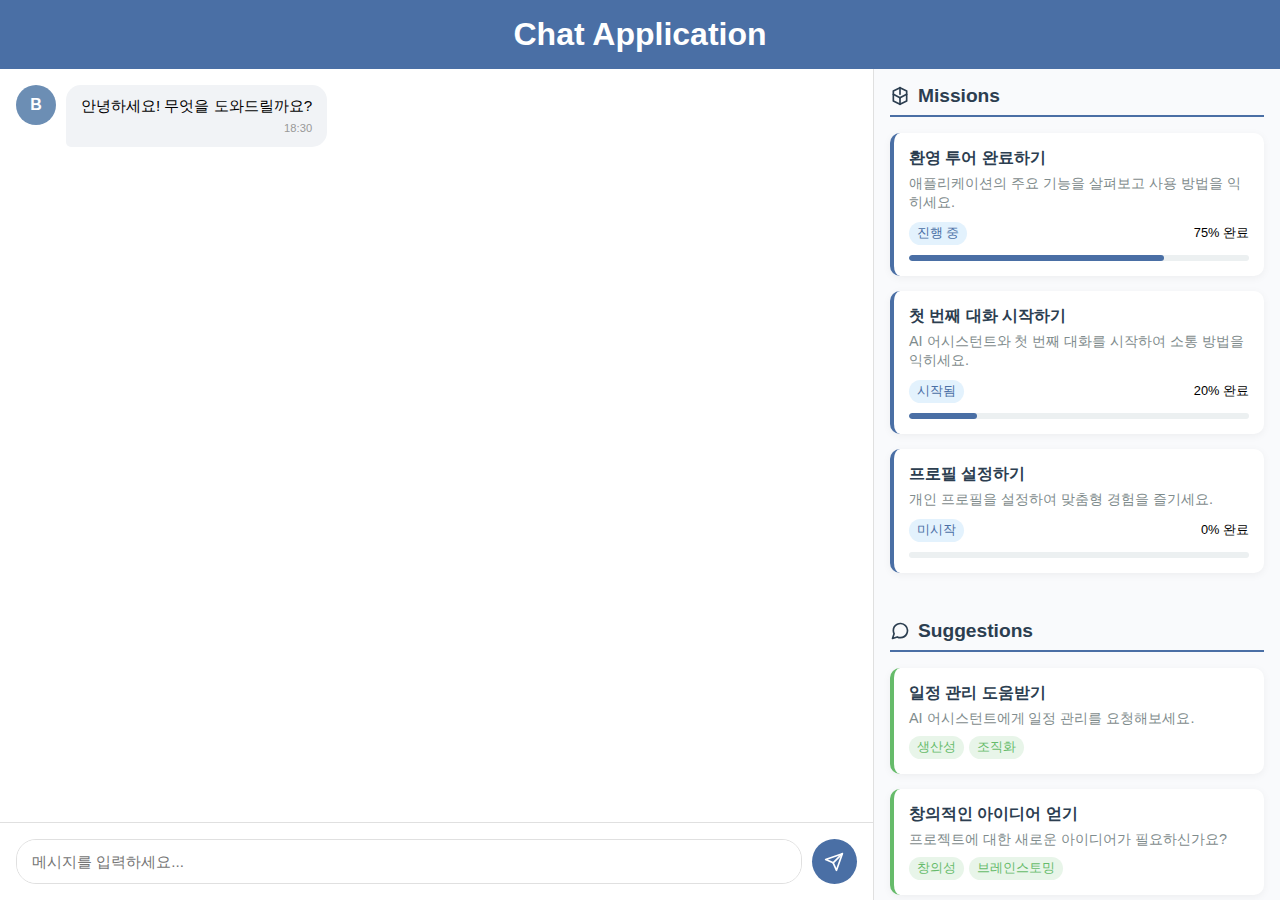
==== server/src/server/static/index.html @ 1137715c "feat: add web ui" ====
<!DOCTYPE html>
<html lang="ko">

<head>
    <meta charset="UTF-8">
    <meta name="viewport" content="width=device-width, initial-scale=1.0">
    <title>채팅 애플리케이션</title>
    <style>
        * {
            margin: 0;
            padding: 0;
            box-sizing: border-box;
            font-family: 'Segoe UI', Tahoma, Geneva, Verdana, sans-serif;
        }

        body {
            height: 100vh;
            background-color: #f5f7fb;
            display: flex;
            flex-direction: column;
        }

        .header {
            background-color: #4a6fa5;
            color: white;
            padding: 1rem;
            text-align: center;
            box-shadow: 0 2px 5px rgba(0, 0, 0, 0.1);
        }

        .main-container {
            display: flex;
            flex: 1;
            overflow: hidden;
        }

        .chat-container {
            flex: 7;
            display: flex;
            flex-direction: column;
            border-right: 1px solid #e0e0e0;
            background-color: white;
        }

        .right-panel {
            flex: 3;
            display: flex;
            flex-direction: column;
            background-color: #f9fafc;
            padding: 1rem;
            overflow-y: auto;
        }

        .chat-messages {
            flex: 1;
            padding: 1rem;
            overflow-y: auto;
            display: flex;
            flex-direction: column;
            gap: 1rem;
        }

        .message {
            display: flex;
            margin-bottom: 1rem;
            animation: fadeIn 0.3s ease-in;
        }

        @keyframes fadeIn {
            from {
                opacity: 0;
                transform: translateY(10px);
            }

            to {
                opacity: 1;
                transform: translateY(0);
            }
        }

        .avatar {
            width: 40px;
            height: 40px;
            border-radius: 50%;
            margin-right: 10px;
            display: flex;
            align-items: center;
            justify-content: center;
            color: white;
            font-weight: bold;
        }

        .user-avatar {
            background-color: #4a6fa5;
        }

        .bot-avatar {
            background-color: #6c8eb4;
        }

        .message-content {
            max-width: 70%;
            padding: 10px 15px;
            border-radius: 15px;
            font-size: 0.95rem;
            line-height: 1.4;
        }

        .user-message {
            margin-left: auto;
            flex-direction: row-reverse;
        }

        .user-message .message-content {
            background-color: #4a6fa5;
            color: white;
            border-bottom-right-radius: 5px;
        }

        .bot-message .message-content {
            background-color: #f1f3f6;
            border-bottom-left-radius: 5px;
        }

        .time-stamp {
            font-size: 0.7rem;
            color: #999;
            margin-top: 5px;
            text-align: right;
        }

        .chat-input-container {
            display: flex;
            padding: 1rem;
            border-top: 1px solid #e0e0e0;
            background-color: white;
        }

        .chat-input {
            flex: 1;
            padding: 12px 15px;
            border: 1px solid #e0e0e0;
            border-radius: 20px;
            font-size: 0.95rem;
            resize: none;
            outline: none;
            max-height: 120px;
            min-height: 45px;
        }

        .send-button {
            width: 45px;
            height: 45px;
            border-radius: 50%;
            background-color: #4a6fa5;
            color: white;
            border: none;
            margin-left: 10px;
            cursor: pointer;
            display: flex;
            align-items: center;
            justify-content: center;
            transition: background-color 0.2s;
        }

        .send-button:hover {
            background-color: #3a5a8a;
        }

        .send-icon {
            width: 20px;
            height: 20px;
        }

        .panel-section {
            margin-bottom: 2rem;
        }

        .panel-title {
            font-size: 1.2rem;
            font-weight: 600;
            color: #2c3e50;
            margin-bottom: 1rem;
            padding-bottom: 0.5rem;
            border-bottom: 2px solid #4a6fa5;
            display: flex;
            align-items: center;
        }

        .panel-title svg {
            margin-right: 8px;
        }

        .mission-card,
        .suggestion-card {
            background-color: white;
            border-radius: 10px;
            padding: 15px;
            margin-bottom: 15px;
            box-shadow: 0 2px 8px rgba(0, 0, 0, 0.05);
            transition: transform 0.2s, box-shadow 0.2s;
            cursor: pointer;
        }

        .mission-card:hover,
        .suggestion-card:hover {
            transform: translateY(-3px);
            box-shadow: 0 5px 12px rgba(0, 0, 0, 0.1);
        }

        .mission-card {
            border-left: 4px solid #4a6fa5;
        }

        .suggestion-card {
            border-left: 4px solid #66bb6a;
        }

        .mission-title,
        .suggestion-title {
            font-weight: 600;
            margin-bottom: 5px;
            color: #2c3e50;
        }

        .mission-desc,
        .suggestion-desc {
            font-size: 0.9rem;
            color: #7f8c8d;
        }

        .mission-status {
            display: flex;
            justify-content: space-between;
            align-items: center;
            margin-top: 10px;
            font-size: 0.8rem;
        }

        .status-indicator {
            padding: 3px 8px;
            border-radius: 12px;
            background-color: #e3f2fd;
            color: #4a6fa5;
            font-weight: 500;
        }

        .mission-progress {
            height: 6px;
            background-color: #ecf0f1;
            border-radius: 3px;
            margin-top: 10px;
            overflow: hidden;
        }

        .progress-bar {
            height: 100%;
            background-color: #4a6fa5;
            border-radius: 3px;
        }

        .tag {
            padding: 3px 8px;
            border-radius: 12px;
            background-color: #e8f5e9;
            color: #66bb6a;
            font-size: 0.8rem;
            font-weight: 500;
            display: inline-block;
            margin-top: 8px;
            margin-right: 5px;
        }

        .typing-indicator {
            display: flex;
            padding: 10px 15px;
            background-color: #f1f3f6;
            border-radius: 15px;
            border-bottom-left-radius: 5px;
            margin-bottom: 10px;
            width: fit-content;
        }

        .typing-indicator span {
            height: 8px;
            width: 8px;
            background-color: #7f8c8d;
            border-radius: 50%;
            display: inline-block;
            margin: 0 2px;
            animation: typing 1.3s infinite;
        }

        .typing-indicator span:nth-child(2) {
            animation-delay: 0.2s;
        }

        .typing-indicator span:nth-child(3) {
            animation-delay: 0.4s;
        }

        @keyframes typing {

            0%,
            100% {
                transform: translateY(0);
            }

            50% {
                transform: translateY(-5px);
            }
        }

        @media (max-width: 768px) {
            .main-container {
                flex-direction: column;
            }

            .chat-container,
            .right-panel {
                flex: none;
                width: 100%;
            }

            .chat-container {
                height: 60vh;
            }

            .right-panel {
                height: 40vh;
                border-top: 1px solid #e0e0e0;
                border-left: none;
            }
        }
    </style>
</head>

<body>
    <header class="header">
        <h1>Chat Application</h1>
    </header>

    <div class="main-container">
        <div class="chat-container">
            <div class="chat-messages" id="chatMessages">
                <!-- Messages will be added dynamically -->
            </div>

            <div class="chat-input-container">
                <textarea class="chat-input" id="messageInput" placeholder="메시지를 입력하세요..." rows="1"></textarea>
                <button class="send-button" id="sendButton">
                    <svg class="send-icon" viewBox="0 0 24 24" fill="none" stroke="currentColor" stroke-width="2"
                        stroke-linecap="round" stroke-linejoin="round">
                        <line x1="22" y1="2" x2="11" y2="13"></line>
                        <polygon points="22 2 15 22 11 13 2 9 22 2"></polygon>
                    </svg>
                </button>
            </div>
        </div>

        <div class="right-panel">
            <div class="panel-section missions-container">
                <div class="panel-title">
                    <svg width="20" height="20" viewBox="0 0 24 24" fill="none" stroke="currentColor" stroke-width="2"
                        stroke-linecap="round" stroke-linejoin="round">
                        <path d="M12 22l-8-4V6l8-4 8 4v12l-8 4z"></path>
                        <path d="M12 14v8"></path>
                        <path d="M20 10l-8 4"></path>
                        <path d="M4 10l8 4"></path>
                        <path d="M12 2v8"></path>
                    </svg>
                    Missions
                </div>
                <div class="missions-list" id="missionsList">
                    <!-- Missions will be added dynamically -->
                </div>
            </div>

            <div class="panel-section suggestions-container">
                <div class="panel-title">
                    <svg width="20" height="20" viewBox="0 0 24 24" fill="none" stroke="currentColor" stroke-width="2"
                        stroke-linecap="round" stroke-linejoin="round">
                        <path
                            d="M21 11.5a8.38 8.38 0 0 1-.9 3.8 8.5 8.5 0 0 1-7.6 4.7 8.38 8.38 0 0 1-3.8-.9L3 21l1.9-5.7a8.38 8.38 0 0 1-.9-3.8 8.5 8.5 0 0 1 4.7-7.6 8.38 8.38 0 0 1 3.8-.9h.5a8.48 8.48 0 0 1 8 8v.5z">
                        </path>
                    </svg>
                    Suggestions
                </div>
                <div class="suggestions-list" id="suggestionsList">
                    <!-- Suggestions will be added dynamically -->
                </div>
            </div>
        </div>
    </div>

    <script>
        document.addEventListener('DOMContentLoaded', function () {
            // const sessionId = "TEST-" + Math.random().toString(36).substring(2, 15);
            const sessionId = "bob-5";

            // DOM Elements
            const chatMessages = document.getElementById('chatMessages');
            const messageInput = document.getElementById('messageInput');
            const sendButton = document.getElementById('sendButton');
            const missionsList = document.getElementById('missionsList');
            const suggestionsList = document.getElementById('suggestionsList');

            // Sample data for missions
            const missions = [
                {
                    id: 1,
                    title: "환영 투어 완료하기",
                    description: "애플리케이션의 주요 기능을 살펴보고 사용 방법을 익히세요.",
                    progress: 75,
                    status: "진행 중"
                },
                {
                    id: 2,
                    title: "첫 번째 대화 시작하기",
                    description: "AI 어시스턴트와 첫 번째 대화를 시작하여 소통 방법을 익히세요.",
                    progress: 20,
                    status: "시작됨"
                },
                {
                    id: 3,
                    title: "프로필 설정하기",
                    description: "개인 프로필을 설정하여 맞춤형 경험을 즐기세요.",
                    progress: 0,
                    status: "미시작"
                }
            ];

            // Sample data for suggestions
            const suggestions = [
                {
                    id: 1,
                    title: "일정 관리 도움받기",
                    description: "AI 어시스턴트에게 일정 관리를 요청해보세요.",
                    tags: ["생산성", "조직화"]
                },
                {
                    id: 2,
                    title: "창의적인 아이디어 얻기",
                    description: "프로젝트에 대한 새로운 아이디어가 필요하신가요?",
                    tags: ["창의성", "브레인스토밍"]
                },
                {
                    id: 3,
                    title: "언어 학습하기",
                    description: "새로운 언어를 배우는데 도움을 받아보세요.",
                    tags: ["교육", "언어"]
                }
            ];

            // Sample conversations
            const sampleConversations = [
                {
                    sender: 'bot',
                    content: '안녕하세요! 무엇을 도와드릴까요?',
                    time: getCurrentTime()
                }
            ];

            // Initialize chat and panels
            initializeChat();
            initializeMissions();
            initializeSuggestions();

            // Event listeners
            messageInput.addEventListener('keydown', function (e) {
                if (e.key === 'Enter' && !e.shiftKey) {
                    e.preventDefault();
                    sendMessage();
                }

                // Auto resize textarea
                setTimeout(() => {
                    this.style.height = 'auto';
                    this.style.height = (this.scrollHeight) + 'px';
                }, 0);
            });

            sendButton.addEventListener('click', sendMessage);

            // Initialize chat with sample messages
            function initializeChat() {
                sampleConversations.forEach(msg => {
                    addMessage(msg.sender, msg.content, msg.time);
                });
            }

            // Initialize missions panel
            function initializeMissions() {
                missions.forEach(mission => {
                    const missionCard = document.createElement('div');
                    missionCard.className = 'mission-card';
                    missionCard.innerHTML = `
                        <div class="mission-title">${mission.title}</div>
                        <div class="mission-desc">${mission.description}</div>
                        <div class="mission-status">
                            <span class="status-indicator">${mission.status}</span>
                            <span>${mission.progress}% 완료</span>
                        </div>
                        <div class="mission-progress">
                            <div class="progress-bar" style="width: ${mission.progress}%"></div>
                        </div>
                    `;
                    missionCard.addEventListener('click', () => {
                        messageInput.value = `${mission.title}에 대해 알려주세요.`;
                        messageInput.focus();
                    });
                    missionsList.appendChild(missionCard);
                });
            }

            // Initialize suggestions panel
            function initializeSuggestions() {
                suggestions.forEach(suggestion => {
                    const suggestionCard = document.createElement('div');
                    suggestionCard.className = 'suggestion-card';
                    suggestionCard.innerHTML = `
                        <div class="suggestion-title">${suggestion.title}</div>
                        <div class="suggestion-desc">${suggestion.description}</div>
                        <div>
                            ${suggestion.tags.map(tag => `<span class="tag">${tag}</span>`).join('')}
                        </div>
                    `;
                    suggestionCard.addEventListener('click', () => {
                        messageInput.value = suggestion.title;
                        messageInput.focus();
                    });
                    suggestionsList.appendChild(suggestionCard);
                });
            }

            // Send message function
            function sendMessage() {
                const message = messageInput.value.trim();
                if (message) {
                    // Add user message
                    const time = getCurrentTime();
                    addMessage('user', message, time);

                    // Clear input
                    messageInput.value = '';
                    messageInput.style.height = 'auto';

                    // Show typing indicator
                    showTypingIndicator();

                    // Send request to server with timeout
                    sendPlayerRequest(message, sessionId)
                        .then(response => {
                            hideTypingIndicator();
                            if (!response.content) {
                                throw new Error(response);
                            }
                            addMessage('bot', response.content, getCurrentTime());
                            // TTS 재생
                            playTTS(response.content);
                        })
                        .catch(error => {
                            hideTypingIndicator();
                            console.error('Error:', error);
                            addMessage('bot', '죄송합니다. 오류가 발생했습니다.', getCurrentTime());
                        });
                }
            }

            // Add message to chat
            function addMessage(sender, content, time) {
                const messageDiv = document.createElement('div');
                messageDiv.className = `message ${sender}-message`;

                const avatar = document.createElement('div');
                avatar.className = `avatar ${sender}-avatar`;
                avatar.textContent = sender === 'user' ? 'U' : 'B';

                const messageContent = document.createElement('div');
                messageContent.className = 'message-content';
                messageContent.textContent = content;

                const timeStamp = document.createElement('div');
                timeStamp.className = 'time-stamp';
                timeStamp.textContent = time;

                messageContent.appendChild(timeStamp);
                messageDiv.appendChild(avatar);
                messageDiv.appendChild(messageContent);

                chatMessages.appendChild(messageDiv);
                scrollToBottom();
            }

            // Show typing indicator
            function showTypingIndicator() {
                const typingDiv = document.createElement('div');
                typingDiv.id = 'typingIndicator';
                typingDiv.className = 'typing-indicator';
                typingDiv.innerHTML = '<span></span><span></span><span></span>';
                chatMessages.appendChild(typingDiv);
                scrollToBottom();
            }

            // Hide typing indicator
            function hideTypingIndicator() {
                const typingIndicator = document.getElementById('typingIndicator');
                if (typingIndicator) {
                    typingIndicator.remove();
                }
            }

            // Get current time
            function getCurrentTime() {
                const now = new Date();
                const hours = now.getHours().toString().padStart(2, '0');
                const minutes = now.getMinutes().toString().padStart(2, '0');
                return `${hours}:${minutes}`;
            }

            // Scroll chat to bottom
            function scrollToBottom() {
                chatMessages.scrollTop = chatMessages.scrollHeight;
            }

            // Get random bot response
            function getRandomResponse() {
                const responses = [
                    "어떻게 도와드릴까요?",
                    "더 필요한 정보가 있으신가요?",
                    "다른 질문이 있으시면 언제든지 물어보세요.",
                    "그 질문에 대한 답변을 찾고 있습니다.",
                    "좋은 질문이네요! 제가 도와드리겠습니다.",
                    "더 자세한 내용이 필요하시면 알려주세요."
                ];
                return responses[Math.floor(Math.random() * responses.length)];
            }

            // Send request to player with timeout
            async function sendPlayerRequest(message, sessionId) {
                const timeout = 20000; // 10초 타임아웃
                const controller = new AbortController();
                const id = setTimeout(() => controller.abort(), timeout);

                try {
                    const response = await fetch('/player', {
                        method: 'POST',
                        headers: {
                            'Content-Type': 'application/json',
                        },
                        body: JSON.stringify({
                            message: message,
                            session_id: sessionId
                        }),
                        signal: controller.signal
                    });

                    if (!response.ok) {
                        throw new Error(`HTTP error! status: ${response.status}`);
                    }

                    const data = await response.json();
                    return data.response;
                } finally {
                    clearTimeout(id);
                }
            }

            // AI 메세지 음성 출력
            function playTTS(text) {
                // Fetch API를 사용하여 백엔드 TTS 엔드포인트 호출
                fetch(`/tts?text=${encodeURIComponent(text)}`)
                    .then(response => {
                        if (!response.ok) {
                            throw new Error("음성 변환 요청 실패");
                        }
                        return response.blob();  // 오디오 데이터를 Blob 형태로 받음
                    })
                    .then(blob => {
                        // Blob 데이터를 사용하여 오디오 URL 생성
                        const audioUrl = URL.createObjectURL(blob);
                        const audio = new Audio(audioUrl);
                        audio.play();  // 오디오 재생
                    })
                    .catch(error => {
                        console.error("오류 발생:", error);
                    });
            }
        });
    </script>
</body>

</html>
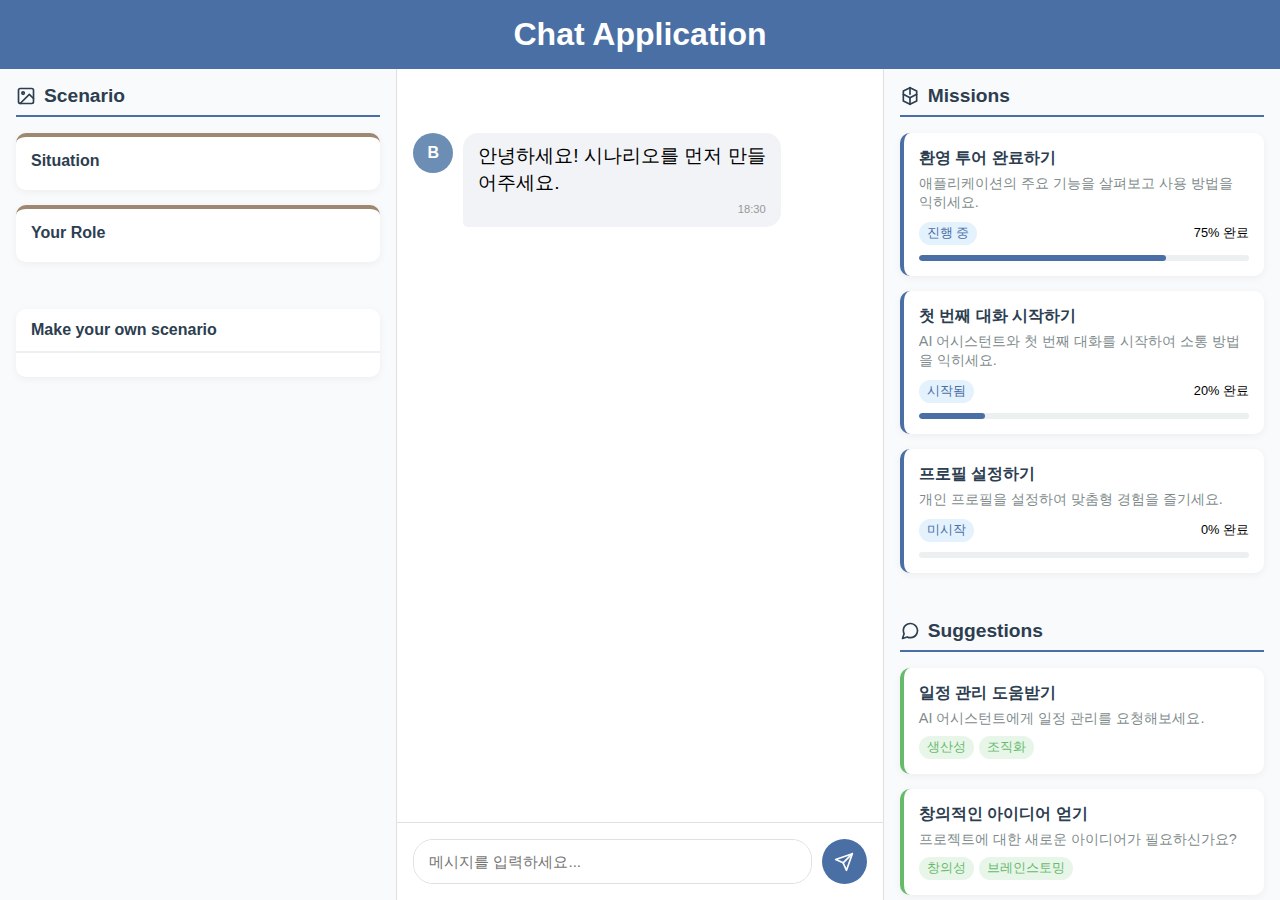
==== commit 2988e363: "feat: modify ui layouts" ====
--- a/server/src/server/static/index.html
+++ b/server/src/server/static/index.html
@@ -6,6 +6,7 @@
     <meta name="viewport" content="width=device-width, initial-scale=1.0">
     <title>채팅 애플리케이션</title>
     <style>
+        /* 기본 스타일 리셋 및 전역 설정 */
         * {
             margin: 0;
             padding: 0;
@@ -20,6 +21,7 @@
             flex-direction: column;
         }
 
+        /* 헤더 스타일 */
         .header {
             background-color: #4a6fa5;
             color: white;
@@ -28,38 +30,56 @@
             box-shadow: 0 2px 5px rgba(0, 0, 0, 0.1);
         }
 
+        /* 메인 컨테이너 레이아웃 */
         .main-container {
             display: flex;
             flex: 1;
             overflow: hidden;
         }
 
+        /* 좌측 채팅 컨테이너 */
         .chat-container {
-            flex: 7;
+            flex: 4;
             display: flex;
             flex-direction: column;
             border-right: 1px solid #e0e0e0;
             background-color: white;
         }
 
-        .right-panel {
+        /* 중앙 이미지 컨테이너 */
+        .scenario-container {
             flex: 3;
             display: flex;
             flex-direction: column;
             background-color: #f9fafc;
             padding: 1rem;
             overflow-y: auto;
-        }
-
+            border-right: 1px solid #e0e0e0;
+        }
+
+        /* 우측 패널 */
+        .right-panel {
+            flex: 3;
+            display: flex;
+            flex-direction: column;
+            background-color: #f9fafc;
+            padding: 1rem;
+            overflow-y: auto;
+        }
+
+        /* 채팅 메시지 영역 */
         .chat-messages {
             flex: 1;
             padding: 1rem;
+            padding-top: 4rem;
+            padding-bottom: 4rem;
             overflow-y: auto;
             display: flex;
             flex-direction: column;
             gap: 1rem;
         }
 
+        /* 메시지 스타일 */
         .message {
             display: flex;
             margin-bottom: 1rem;
@@ -78,6 +98,7 @@
             }
         }
 
+        /* 아바타 스타일 */
         .avatar {
             width: 40px;
             height: 40px;
@@ -98,11 +119,12 @@
             background-color: #6c8eb4;
         }
 
+        /* 메시지 내용 스타일 */
         .message-content {
             max-width: 70%;
             padding: 10px 15px;
             border-radius: 15px;
-            font-size: 0.95rem;
+            font-size: 1.2rem;
             line-height: 1.4;
         }
 
@@ -129,6 +151,7 @@
             text-align: right;
         }
 
+        /* 채팅 입력 영역 */
         .chat-input-container {
             display: flex;
             padding: 1rem;
@@ -172,6 +195,7 @@
             height: 20px;
         }
 
+        /* 패널 섹션 공통 스타일 */
         .panel-section {
             margin-bottom: 2rem;
         }
@@ -191,6 +215,8 @@
             margin-right: 8px;
         }
 
+        /* 미션 및 제안 카드 스타일 */
+        .scenario-card,
         .mission-card,
         .suggestion-card {
             background-color: white;
@@ -202,12 +228,17 @@
             cursor: pointer;
         }
 
+        .scenario-card:hover,
         .mission-card:hover,
         .suggestion-card:hover {
             transform: translateY(-3px);
             box-shadow: 0 5px 12px rgba(0, 0, 0, 0.1);
         }
 
+        .scenario-card {
+            border-top: 4px solid #9f8872;
+        }
+
         .mission-card {
             border-left: 4px solid #4a6fa5;
         }
@@ -216,6 +247,8 @@
             border-left: 4px solid #66bb6a;
         }
 
+
+        .scenario-title,
         .mission-title,
         .suggestion-title {
             font-weight: 600;
@@ -223,12 +256,14 @@
             color: #2c3e50;
         }
 
+        .scenario-desc,
         .mission-desc,
         .suggestion-desc {
             font-size: 0.9rem;
             color: #7f8c8d;
         }
 
+        /* 미션 상태 및 진행률 스타일 */
         .mission-status {
             display: flex;
             justify-content: space-between;
@@ -259,6 +294,7 @@
             border-radius: 3px;
         }
 
+        /* 태그 스타일 */
         .tag {
             padding: 3px 8px;
             border-radius: 12px;
@@ -271,6 +307,7 @@
             margin-right: 5px;
         }
 
+        /* 타이핑 표시기 스타일 */
         .typing-indicator {
             display: flex;
             padding: 10px 15px;
@@ -311,25 +348,182 @@
             }
         }
 
+        /* 이미지 컨테이너 스타일 */
+        .image-content {
+            display: flex;
+            flex-direction: column;
+            gap: 15px;
+            padding-bottom: 2rem;
+            padding-top: 2rem;
+        }
+
+        .image-placeholder {
+            display: flex;
+            flex-direction: column;
+            align-items: center;
+            justify-content: center;
+            text-align: center;
+            height: 100%;
+            color: #95a5a6;
+            padding: 2rem;
+        }
+
+        .image-card {
+            background-color: white;
+            border-radius: 10px;
+            overflow: hidden;
+            box-shadow: 0 2px 8px rgba(0, 0, 0, 0.05);
+            transition: transform 0.2s, box-shadow 0.2s;
+            cursor: pointer;
+        }
+
+        .image-card:hover {
+            transform: translateY(-3px);
+            box-shadow: 0 4px 12px rgba(0, 0, 0, 0.1);
+        }
+
+        .image-title {
+            font-weight: 600;
+            padding: 12px 15px;
+            color: #2c3e50;
+            border-bottom: 1px solid #ecf0f1;
+        }
+
+        .image-wrapper {
+            width: 100%;
+            display: flex;
+            justify-content: center;
+            background-color: #f9f9f9;
+        }
+
+        .image-wrapper img {
+            max-width: 90%;
+            max-height: 90%;
+            object-fit: contain;
+        }
+
+        .image-desc {
+            padding: 12px 15px;
+            font-size: 0.9rem;
+            color: #7f8c8d;
+            border-top: 1px solid #ecf0f1;
+        }
+
+        /* 전체화면 이미지 오버레이 */
+        .fullscreen-overlay {
+            position: fixed;
+            top: 0;
+            left: 0;
+            width: 100%;
+            height: 100%;
+            background-color: rgba(0, 0, 0, 0.8);
+            display: flex;
+            align-items: center;
+            justify-content: center;
+            z-index: 1000;
+        }
+
+        .fullscreen-content {
+            max-width: 90%;
+            max-height: 90%;
+            background-color: white;
+            border-radius: 10px;
+            overflow: hidden;
+            display: flex;
+            flex-direction: column;
+        }
+
+        .fullscreen-header {
+            display: flex;
+            justify-content: space-between;
+            align-items: center;
+            padding: 15px;
+            border-bottom: 1px solid #ecf0f1;
+        }
+
+        .fullscreen-title {
+            font-weight: 600;
+            color: #2c3e50;
+        }
+
+        .close-button {
+            background: none;
+            border: none;
+            font-size: 1.5rem;
+            cursor: pointer;
+            color: #7f8c8d;
+        }
+
+        .fullscreen-body {
+            overflow: auto;
+            display: flex;
+            justify-content: center;
+            align-items: center;
+            background-color: #f9f9f9;
+            padding: 20px;
+        }
+
+        .fullscreen-body img {
+            max-width: 100%;
+            max-height: 70vh;
+            object-fit: contain;
+        }
+
+        .fullscreen-footer {
+            padding: 15px;
+            color: #7f8c8d;
+            border-top: 1px solid #ecf0f1;
+        }
+
+        /* 반응형 스타일 */
+        @media (max-width: 1200px) {
+            .main-container {
+                flex-direction: column;
+            }
+
+            .chat-container {
+                flex: none;
+                height: 50vh;
+            }
+
+            .scenario-container,
+            .right-panel {
+                flex: none;
+                height: 25vh;
+                border-top: 1px solid #e0e0e0;
+                border-left: none;
+            }
+
+            .scenario-container {
+                border-right: none;
+            }
+        }
+
         @media (max-width: 768px) {
             .main-container {
                 flex-direction: column;
             }
 
             .chat-container,
+            .scenario-container,
             .right-panel {
                 flex: none;
                 width: 100%;
             }
 
             .chat-container {
-                height: 60vh;
+                height: 50vh;
+            }
+
+            .scenario-container {
+                height: 25vh;
+                border-top: 1px solid #e0e0e0;
+                border-right: none;
             }
 
             .right-panel {
-                height: 40vh;
+                height: 25vh;
                 border-top: 1px solid #e0e0e0;
-                border-left: none;
             }
         }
     </style>
@@ -341,6 +535,29 @@
     </header>
 
     <div class="main-container">
+        <!-- 새로 추가된 중앙 이미지 컨테이너 -->
+        <div class="scenario-container" id="scenarioContainer">
+            <div class="panel-title">
+                <svg width="20" height="20" viewBox="0 0 24 24" fill="none" stroke="currentColor" stroke-width="2"
+                    stroke-linecap="round" stroke-linejoin="round">
+                    <rect x="3" y="3" width="18" height="18" rx="2" ry="2"></rect>
+                    <circle cx="8.5" cy="8.5" r="1.5"></circle>
+                    <polyline points="21 15 16 10 5 21"></polyline>
+                </svg>
+                Scenario
+            </div>
+            <div class="scenario-list" id="scenarioList">
+                <!-- Scenario will be added dynamically -->
+            </div>
+            <div class="image-content" id="imageContent">
+                <!-- 이미지가 동적으로 추가될 영역 -->
+                <div class="image-placeholder">
+                    <p>아직 표시할 이미지가 없습니다.</p>
+                    <p>대화에서 이미지가 생성되면 여기에 표시됩니다.</p>
+                </div>
+            </div>
+        </div>
+        <!-- 좌측 채팅 컨테이너 -->
         <div class="chat-container">
             <div class="chat-messages" id="chatMessages">
                 <!-- Messages will be added dynamically -->
@@ -358,6 +575,7 @@
             </div>
         </div>
 
+        <!-- 우측 패널 -->
         <div class="right-panel">
             <div class="panel-section missions-container">
                 <div class="panel-title">
@@ -402,9 +620,10 @@
             const chatMessages = document.getElementById('chatMessages');
             const messageInput = document.getElementById('messageInput');
             const sendButton = document.getElementById('sendButton');
+            const scenarioList = document.getElementById('scenarioList');
             const missionsList = document.getElementById('missionsList');
             const suggestionsList = document.getElementById('suggestionsList');
-
+            const imageContent = document.getElementById('imageContent');
             // Sample data for missions
             const missions = [
                 {
@@ -452,19 +671,45 @@
                 }
             ];
 
+            // Sample images data
+            const sampleImages = [
+                {
+                    id: 1,
+                    title: "Make your own scenario",
+                    src: "/placeholder.jpg",
+                    description: ""
+                }
+            ];
+
+            // Sample images data
+            const sampleScenarios = [
+                {
+                    id: 1,
+                    title: "Situation",
+                    description: ""
+                },
+                {
+                    id: 2,
+                    title: "Your Role",
+                    description: ""
+                }
+            ];
+
             // Sample conversations
             const sampleConversations = [
                 {
                     sender: 'bot',
-                    content: '안녕하세요! 무엇을 도와드릴까요?',
+                    content: '안녕하세요! 시나리오를 먼저 만들어주세요.',
                     time: getCurrentTime()
                 }
             ];
 
             // Initialize chat and panels
             initializeChat();
+            initializeScenarios();
             initializeMissions();
             initializeSuggestions();
+            initializeImages();
 
             // Event listeners
             messageInput.addEventListener('keydown', function (e) {
@@ -486,6 +731,19 @@
             function initializeChat() {
                 sampleConversations.forEach(msg => {
                     addMessage(msg.sender, msg.content, msg.time);
+                });
+            }
+
+            // Initialize scenario panel
+            function initializeScenarios() {
+                sampleScenarios.forEach(scenario => {
+                    const scenarioCard = document.createElement('div');
+                    scenarioCard.className = 'scenario-card';
+                    scenarioCard.innerHTML = `
+                        <div class="scenario-title">${scenario.title}</div>
+                        <div class="scenario-desc">${scenario.description}</div>
+                    `;
+                    scenarioList.appendChild(scenarioCard);
                 });
             }
 
@@ -533,6 +791,99 @@
                 });
             }
 
+            // Initialize images panel
+            function initializeImages() {
+                if (sampleImages.length > 0) {
+                    imageContent.innerHTML = ''; // 기존 자리표시자 제거
+
+                    sampleImages.forEach(image => {
+                        const imageCard = document.createElement('div');
+                        imageCard.className = 'image-card';
+                        imageCard.innerHTML = `
+                            <div class="image-title">${image.title}</div>
+                            <div class="image-wrapper">
+                                <img src="${image.src}" alt="${image.description}" />
+                            </div>
+                            <div class="image-desc">${image.description}</div>
+                        `;
+
+                        // 이미지 클릭 시 전체 화면으로 보기
+                        imageCard.addEventListener('click', () => {
+                            displayFullScreenImage(image);
+                        });
+
+                        imageContent.appendChild(imageCard);
+                    });
+                }
+            }
+
+            // 이미지를 전체 화면으로 표시
+            function displayFullScreenImage(image) {
+                const overlay = document.createElement('div');
+                overlay.className = 'fullscreen-overlay';
+                overlay.innerHTML = `
+                    <div class="fullscreen-content">
+                        <div class="fullscreen-header">
+                            <div class="fullscreen-title">${image.title}</div>
+                            <button class="close-button">×</button>
+                        </div>
+                        <div class="fullscreen-body">
+                            <img src="${image.src}" alt="${image.description}" />
+                        </div>
+                        <div class="fullscreen-footer">${image.description}</div>
+                    </div>
+                `;
+
+                document.body.appendChild(overlay);
+
+                // 닫기 버튼 이벤트
+                overlay.querySelector('.close-button').addEventListener('click', () => {
+                    document.body.removeChild(overlay);
+                });
+
+                // 오버레이 배경 클릭 시 닫기
+                overlay.addEventListener('click', (e) => {
+                    if (e.target === overlay) {
+                        document.body.removeChild(overlay);
+                    }
+                });
+            }
+
+            // 채팅에서 이미지 생성 및 추가
+            function addImageFromChat(title, description) {
+                const newImage = {
+                    id: Date.now(),
+                    title: title,
+                    src: `/api/placeholder/300/200?text=${encodeURIComponent(title)}`,
+                    description: description
+                };
+
+                const imageCard = document.createElement('div');
+                imageCard.className = 'image-card';
+                imageCard.innerHTML = `
+                    <div class="image-title">${newImage.title}</div>
+                    <div class="image-wrapper">
+                        <img src="${newImage.src}" alt="${newImage.description}" />
+                    </div>
+                    <div class="image-desc">${newImage.description}</div>
+                `;
+
+                // 이미지 클릭 시 전체 화면으로 보기
+                imageCard.addEventListener('click', () => {
+                    displayFullScreenImage(newImage);
+                });
+
+                // 자리표시자가 있는 경우 제거
+                if (document.querySelector('.image-placeholder')) {
+                    imageContent.innerHTML = '';
+                }
+
+                imageContent.appendChild(imageCard);
+
+                // 이미지 추가 메시지
+                addMessage('bot', `이미지가 생성되었습니다: ${title}`, getCurrentTime());
+            }
+
             // Send message function
             function sendMessage() {
                 const message = messageInput.value.trim();
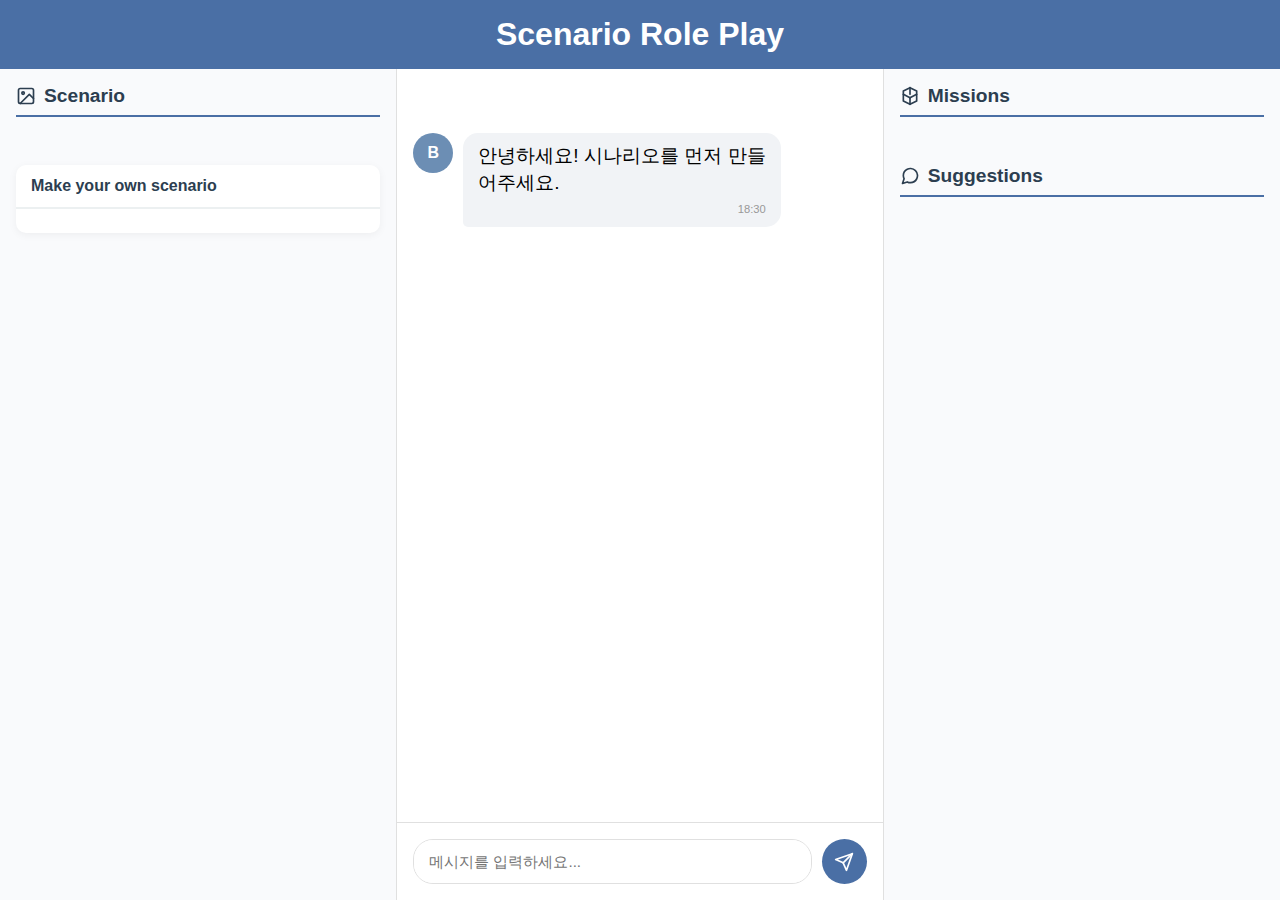
==== commit 507a6a9f: "feat: modify prompts" ====
--- a/server/src/server/static/index.html
+++ b/server/src/server/static/index.html
@@ -4,14 +4,14 @@
 <head>
     <meta charset="UTF-8">
     <meta name="viewport" content="width=device-width, initial-scale=1.0">
-    <title>채팅 애플리케이션</title>
+    <title>Bob Chat</title>
     <style>
         /* 기본 스타일 리셋 및 전역 설정 */
         * {
             margin: 0;
             padding: 0;
             box-sizing: border-box;
-            font-family: 'Segoe UI', Tahoma, Geneva, Verdana, sans-serif;
+            font-family: 'Pretendard', -apple-system, BlinkMacSystemFont, 'Segoe UI', Roboto, sans-serif;
         }
 
         body {
@@ -254,12 +254,13 @@
             font-weight: 600;
             margin-bottom: 5px;
             color: #2c3e50;
+            font-size: 1.3rem;
         }
 
         .scenario-desc,
         .mission-desc,
         .suggestion-desc {
-            font-size: 0.9rem;
+            font-size: 1.2rem;
             color: #7f8c8d;
         }
 
@@ -531,7 +532,7 @@
 
 <body>
     <header class="header">
-        <h1>Chat Application</h1>
+        <h1>Scenario Role Play</h1>
     </header>
 
     <div class="main-container">
@@ -613,8 +614,8 @@
 
     <script>
         document.addEventListener('DOMContentLoaded', function () {
-            // const sessionId = "TEST-" + Math.random().toString(36).substring(2, 15);
-            const sessionId = "bob-5";
+            const sessionId = "demo-" + Math.random().toString(36).substring(2, 15);
+            const scenarioId = "scenario-3";
 
             // DOM Elements
             const chatMessages = document.getElementById('chatMessages');
@@ -624,52 +625,6 @@
             const missionsList = document.getElementById('missionsList');
             const suggestionsList = document.getElementById('suggestionsList');
             const imageContent = document.getElementById('imageContent');
-            // Sample data for missions
-            const missions = [
-                {
-                    id: 1,
-                    title: "환영 투어 완료하기",
-                    description: "애플리케이션의 주요 기능을 살펴보고 사용 방법을 익히세요.",
-                    progress: 75,
-                    status: "진행 중"
-                },
-                {
-                    id: 2,
-                    title: "첫 번째 대화 시작하기",
-                    description: "AI 어시스턴트와 첫 번째 대화를 시작하여 소통 방법을 익히세요.",
-                    progress: 20,
-                    status: "시작됨"
-                },
-                {
-                    id: 3,
-                    title: "프로필 설정하기",
-                    description: "개인 프로필을 설정하여 맞춤형 경험을 즐기세요.",
-                    progress: 0,
-                    status: "미시작"
-                }
-            ];
-
-            // Sample data for suggestions
-            const suggestions = [
-                {
-                    id: 1,
-                    title: "일정 관리 도움받기",
-                    description: "AI 어시스턴트에게 일정 관리를 요청해보세요.",
-                    tags: ["생산성", "조직화"]
-                },
-                {
-                    id: 2,
-                    title: "창의적인 아이디어 얻기",
-                    description: "프로젝트에 대한 새로운 아이디어가 필요하신가요?",
-                    tags: ["창의성", "브레인스토밍"]
-                },
-                {
-                    id: 3,
-                    title: "언어 학습하기",
-                    description: "새로운 언어를 배우는데 도움을 받아보세요.",
-                    tags: ["교육", "언어"]
-                }
-            ];
 
             // Sample images data
             const sampleImages = [
@@ -681,22 +636,8 @@
                 }
             ];
 
-            // Sample images data
-            const sampleScenarios = [
-                {
-                    id: 1,
-                    title: "Situation",
-                    description: ""
-                },
-                {
-                    id: 2,
-                    title: "Your Role",
-                    description: ""
-                }
-            ];
-
-            // Sample conversations
-            const sampleConversations = [
+            // Placeholder conversations
+            const placeholderConversations = [
                 {
                     sender: 'bot',
                     content: '안녕하세요! 시나리오를 먼저 만들어주세요.',
@@ -706,9 +647,7 @@
 
             // Initialize chat and panels
             initializeChat();
-            initializeScenarios();
-            initializeMissions();
-            initializeSuggestions();
+            initializeDirectings();
             initializeImages();
 
             // Event listeners
@@ -729,22 +668,55 @@
 
             // Initialize chat with sample messages
             function initializeChat() {
-                sampleConversations.forEach(msg => {
+                placeholderConversations.forEach(msg => {
                     addMessage(msg.sender, msg.content, msg.time);
                 });
             }
 
             // Initialize scenario panel
-            function initializeScenarios() {
-                sampleScenarios.forEach(scenario => {
-                    const scenarioCard = document.createElement('div');
-                    scenarioCard.className = 'scenario-card';
-                    scenarioCard.innerHTML = `
-                        <div class="scenario-title">${scenario.title}</div>
-                        <div class="scenario-desc">${scenario.description}</div>
-                    `;
-                    scenarioList.appendChild(scenarioCard);
-                });
+            function initializeDirectings() {
+                // 기존 시나리오 카드들을 제거
+                scenarioList.innerHTML = '';
+
+                // 시나리오 데이터 가져오기
+                fetchDirecting(sessionId)
+                    .then(directing => {
+                        const situationCard = document.createElement('div');
+                        situationCard.className = 'scenario-card';
+                        situationCard.innerHTML = `
+                            <div class="scenario-title">Situation</div>
+                            <div class="scenario-desc">${directing.situation}</div>
+                        `;
+                        scenarioList.appendChild(situationCard);
+
+                        const userRoleCard = document.createElement('div');
+                        userRoleCard.className = 'scenario-card';
+                        userRoleCard.innerHTML = `
+                            <div class="scenario-title">Your Role</div>
+                            <div class="scenario-desc">${directing.user_role}</div>
+                        `;
+                        scenarioList.appendChild(userRoleCard);
+
+                        directing.missions.forEach(mission => {
+                            const missionCard = document.createElement('div');
+                            missionCard.className = 'mission-card';
+                            missionCard.innerHTML = `
+                                <div class="mission-title">${mission.title}</div>
+                                <div class="mission-desc">${mission.description}</div>
+                                <div class="mission-status">
+                                    <span class="status-indicator" id="mission-${mission.mission_id}-status">${mission.mission_id === "hidden" ? "잠김" : "시작 전"}</span>
+                                </div>
+                                <div class="mission-progress">
+                                    <div class="progress-bar" id="mission-${mission.mission_id}-progress" style="width: 0%"></div>
+                                </div>
+                            `;
+                            missionsList.appendChild(missionCard);
+                        });
+                    })
+                    .catch(error => {
+                        // 에러 메시지 표시
+                        console.error('Error initializing scenarios:', error);
+                    })
             }
 
             // Initialize missions panel
@@ -771,8 +743,9 @@
                 });
             }
 
-            // Initialize suggestions panel
-            function initializeSuggestions() {
+            // Change suggestions panel
+            function changeSuggestions(suggestions) {
+                suggestionsList.innerHTML = '';
                 suggestions.forEach(suggestion => {
                     const suggestionCard = document.createElement('div');
                     suggestionCard.className = 'suggestion-card';
@@ -784,7 +757,7 @@
                         </div>
                     `;
                     suggestionCard.addEventListener('click', () => {
-                        messageInput.value = suggestion.title;
+                        messageInput.value = suggestion.description;
                         messageInput.focus();
                     });
                     suggestionsList.appendChild(suggestionCard);
@@ -903,10 +876,11 @@
                     sendPlayerRequest(message, sessionId)
                         .then(response => {
                             hideTypingIndicator();
-                            if (!response.content) {
-                                throw new Error(response);
+                            if (!response.ok) {
+                                throw new Error(response.message);
                             }
                             addMessage('bot', response.content, getCurrentTime());
+                            changeSuggestions(response.suggestions);
                             // TTS 재생
                             playTTS(response.content);
                         })
@@ -989,12 +963,12 @@
 
             // Send request to player with timeout
             async function sendPlayerRequest(message, sessionId) {
-                const timeout = 20000; // 10초 타임아웃
+                const timeout = 30000; // 30초 타임아웃
                 const controller = new AbortController();
                 const id = setTimeout(() => controller.abort(), timeout);
 
                 try {
-                    const response = await fetch('/player', {
+                    const response = await fetch(`/scenario/${scenarioId}/player`, {
                         method: 'POST',
                         headers: {
                             'Content-Type': 'application/json',
@@ -1011,7 +985,8 @@
                     }
 
                     const data = await response.json();
-                    return data.response;
+                    console.log(data);
+                    return data;
                 } finally {
                     clearTimeout(id);
                 }
@@ -1037,6 +1012,25 @@
                         console.error("오류 발생:", error);
                     });
             }
+
+            async function fetchDirecting(sessionId) {
+                try {
+                    const response = await fetch(`/scenario/${scenarioId}/directing`);
+                    if (!response.ok) {
+                        throw new Error(`HTTP error! status: ${response.status}`);
+                    }
+                    const data = await response.json();
+                    if (!data.ok) {
+                        throw new Error(data.message || '시나리오를 불러오는데 실패했습니다.');
+                    }
+                    console.log(data);
+                    return data.response;
+                } catch (error) {
+                    console.error('Error fetching scenario:', error);
+                    return null;
+                }
+            }
+
         });
     </script>
 </body>
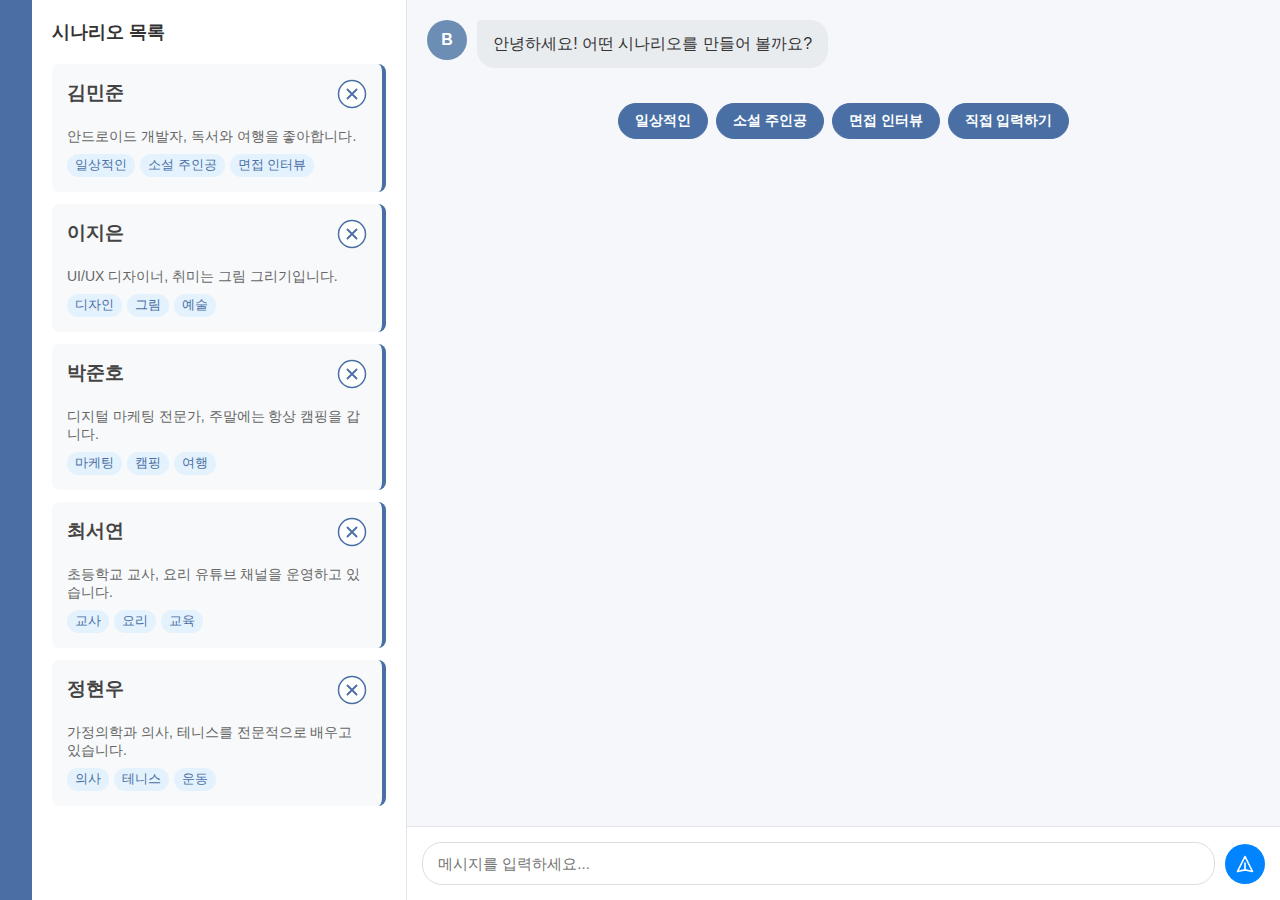
==== commit 20feb2fc: "feat: add directing scenario UI" ====
--- a/server/src/server/static/index.html
+++ b/server/src/server/static/index.html
@@ -6,19 +6,17 @@
     <meta name="viewport" content="width=device-width, initial-scale=1.0">
     <title>Bob Chat</title>
     <style>
-        /* 기본 스타일 리셋 및 전역 설정 */
         * {
+            box-sizing: border-box;
             margin: 0;
             padding: 0;
-            box-sizing: border-box;
-            font-family: 'Pretendard', -apple-system, BlinkMacSystemFont, 'Segoe UI', Roboto, sans-serif;
+            font-family: 'Segoe UI', Tahoma, Geneva, Verdana, sans-serif;
         }
 
         body {
+            display: flex;
             height: 100vh;
             background-color: #f5f7fb;
-            display: flex;
-            flex-direction: column;
         }
 
         /* 헤더 스타일 */
@@ -30,60 +28,90 @@
             box-shadow: 0 2px 5px rgba(0, 0, 0, 0.1);
         }
 
-        /* 메인 컨테이너 레이아웃 */
-        .main-container {
-            display: flex;
-            flex: 1;
-            overflow: hidden;
-        }
-
-        /* 좌측 채팅 컨테이너 */
-        .chat-container {
-            flex: 4;
+        /* 왼쪽 패널 - 기존 시나리오 목록 */
+        .scenario-list-panel {
+            width: 30%;
+            background-color: #ffffff;
+            border-right: 1px solid #e1e4e8;
+            overflow-y: auto;
+            padding: 20px;
+        }
+
+        .scenario-list-title {
+            color: #333;
+            margin-bottom: 20px;
+            font-size: 18px;
+            font-weight: 600;
+        }
+
+        .scenario-item {
+            padding: 15px;
+            background-color: #f8f9fa;
+            border-radius: 8px;
+            margin-bottom: 12px;
+            cursor: pointer;
+            transition: all 0.2s;
+            border-right: 4px solid #4a6fa5;
+        }
+
+        .scenario-item-header {
+            display: flex;
+            justify-content: space-between;
+            align-items: center;
+            margin-bottom: 1em;
+        }
+
+        /* 버튼을 투명하게 만들기 */
+        .icon-button {
+            background: transparent;
+            border: none;
+            cursor: pointer;
+            padding: 0;
+            outline: none;
+            margin-left: 1.2em;
+        }
+
+        .scenario-item:hover {
+            background-color: #e9ecef;
+            transform: translateY(-2px);
+            box-shadow: 0 2px 5px rgba(0, 0, 0, 0.1);
+        }
+
+        .scenario-name {
+            font-weight: 600;
+            color: #444;
+            margin-bottom: 5px;
+            font-size: 1.2em;
+        }
+
+        .scenario-summary {
+            font-size: 14px;
+            color: #666;
+        }
+
+        /* 오른쪽 패널 - 대화 인터페이스 */
+        .chat-panel {
+            width: 70%;
             display: flex;
             flex-direction: column;
-            border-right: 1px solid #e0e0e0;
-            background-color: white;
-        }
-
-        /* 중앙 이미지 컨테이너 */
-        .scenario-container {
-            flex: 3;
+            background-color: #f5f7fb;
+        }
+
+        .chat-area {
+            flex-grow: 1;
+            overflow-y: auto;
+            padding: 20px;
             display: flex;
             flex-direction: column;
-            background-color: #f9fafc;
-            padding: 1rem;
-            overflow-y: auto;
-            border-right: 1px solid #e0e0e0;
-        }
-
-        /* 우측 패널 */
-        .right-panel {
-            flex: 3;
-            display: flex;
-            flex-direction: column;
-            background-color: #f9fafc;
-            padding: 1rem;
-            overflow-y: auto;
-        }
-
-        /* 채팅 메시지 영역 */
-        .chat-messages {
-            flex: 1;
-            padding: 1rem;
-            padding-top: 4rem;
-            padding-bottom: 4rem;
-            overflow-y: auto;
-            display: flex;
-            flex-direction: column;
-            gap: 1rem;
-        }
-
-        /* 메시지 스타일 */
+        }
+
         .message {
-            display: flex;
-            margin-bottom: 1rem;
-            animation: fadeIn 0.3s ease-in;
+            max-width: 80%;
+            margin-bottom: 20px;
+            padding: 12px 16px;
+            border-radius: 18px;
+            line-height: 1.5;
+            animation: fadeIn 0.3s ease-in-out;
         }
 
         @keyframes fadeIn {
@@ -96,6 +124,99 @@
                 opacity: 1;
                 transform: translateY(0);
             }
+        }
+
+        .bot-message-wrapper {
+            display: flex;
+            align-items: flex-start;
+            margin-bottom: 10px;
+        }
+
+        .user-message-wrapper {
+            display: flex;
+            margin-bottom: 10px;
+            align-self: flex-end;
+            flex-direction: row-reverse;
+        }
+
+        .bot-message {
+            background-color: #e9ecef;
+            color: #333;
+            border-top-left-radius: 4px;
+            align-self: flex-start;
+        }
+
+        .user-message {
+            background-color: #2f8fe8;
+            color: white;
+            border-top-right-radius: 4px;
+            align-self: flex-end;
+        }
+
+        .keywords-container {
+            display: flex;
+            flex-wrap: wrap;
+            margin-top: 5px;
+            justify-content: center;
+            gap: 8px;
+        }
+
+        .keyword-btn {
+            background-color: #4a6fa5;
+            color: white;
+            border: 1px solid #4b6fa5;
+            border-radius: 20px;
+            padding: 8px 16px;
+            cursor: pointer;
+            font-size: 14px;
+            font-weight: 600;
+        }
+
+        .keyword-btn:hover {
+            background-color: #3a5a8a;
+            transform: translateY(-2px);
+            box-shadow: 0 2px 8px rgba(74, 111, 165, 0.2);
+        }
+
+        /* 입력 영역 */
+        .input-area {
+            padding: 15px;
+            background-color: #ffffff;
+            border-top: 1px solid #e1e4e8;
+            display: flex;
+            align-items: center;
+        }
+
+        .message-input {
+            flex-grow: 1;
+            padding: 12px 15px;
+            border: 1px solid #ddd;
+            border-radius: 20px;
+            outline: none;
+            font-size: 15px;
+        }
+
+        .message-input:focus {
+            border-color: #0084ff;
+        }
+
+        .send-btn {
+            background-color: #0084ff;
+            color: white;
+            border: none;
+            border-radius: 50%;
+            width: 40px;
+            height: 40px;
+            margin-left: 10px;
+            cursor: pointer;
+            display: flex;
+            align-items: center;
+            justify-content: center;
+            transition: all 0.2s;
+        }
+
+        .send-btn:hover {
+            background-color: #006acd;
         }
 
         /* 아바타 스타일 */
@@ -119,188 +240,11 @@
             background-color: #6c8eb4;
         }
 
-        /* 메시지 내용 스타일 */
-        .message-content {
-            max-width: 70%;
-            padding: 10px 15px;
-            border-radius: 15px;
-            font-size: 1.2rem;
-            line-height: 1.4;
-        }
-
-        .user-message {
-            margin-left: auto;
-            flex-direction: row-reverse;
-        }
-
-        .user-message .message-content {
-            background-color: #4a6fa5;
-            color: white;
-            border-bottom-right-radius: 5px;
-        }
-
-        .bot-message .message-content {
-            background-color: #f1f3f6;
-            border-bottom-left-radius: 5px;
-        }
-
-        .time-stamp {
-            font-size: 0.7rem;
-            color: #999;
-            margin-top: 5px;
-            text-align: right;
-        }
-
-        /* 채팅 입력 영역 */
-        .chat-input-container {
-            display: flex;
-            padding: 1rem;
-            border-top: 1px solid #e0e0e0;
-            background-color: white;
-        }
-
-        .chat-input {
-            flex: 1;
-            padding: 12px 15px;
-            border: 1px solid #e0e0e0;
-            border-radius: 20px;
-            font-size: 0.95rem;
-            resize: none;
-            outline: none;
-            max-height: 120px;
-            min-height: 45px;
-        }
-
-        .send-button {
-            width: 45px;
-            height: 45px;
-            border-radius: 50%;
-            background-color: #4a6fa5;
-            color: white;
-            border: none;
-            margin-left: 10px;
-            cursor: pointer;
-            display: flex;
-            align-items: center;
-            justify-content: center;
-            transition: background-color 0.2s;
-        }
-
-        .send-button:hover {
-            background-color: #3a5a8a;
-        }
-
-        .send-icon {
-            width: 20px;
-            height: 20px;
-        }
-
-        /* 패널 섹션 공통 스타일 */
-        .panel-section {
-            margin-bottom: 2rem;
-        }
-
-        .panel-title {
-            font-size: 1.2rem;
-            font-weight: 600;
-            color: #2c3e50;
-            margin-bottom: 1rem;
-            padding-bottom: 0.5rem;
-            border-bottom: 2px solid #4a6fa5;
-            display: flex;
-            align-items: center;
-        }
-
-        .panel-title svg {
-            margin-right: 8px;
-        }
-
-        /* 미션 및 제안 카드 스타일 */
-        .scenario-card,
-        .mission-card,
-        .suggestion-card {
-            background-color: white;
-            border-radius: 10px;
-            padding: 15px;
-            margin-bottom: 15px;
-            box-shadow: 0 2px 8px rgba(0, 0, 0, 0.05);
-            transition: transform 0.2s, box-shadow 0.2s;
-            cursor: pointer;
-        }
-
-        .scenario-card:hover,
-        .mission-card:hover,
-        .suggestion-card:hover {
-            transform: translateY(-3px);
-            box-shadow: 0 5px 12px rgba(0, 0, 0, 0.1);
-        }
-
-        .scenario-card {
-            border-top: 4px solid #9f8872;
-        }
-
-        .mission-card {
-            border-left: 4px solid #4a6fa5;
-        }
-
-        .suggestion-card {
-            border-left: 4px solid #66bb6a;
-        }
-
-
-        .scenario-title,
-        .mission-title,
-        .suggestion-title {
-            font-weight: 600;
-            margin-bottom: 5px;
-            color: #2c3e50;
-            font-size: 1.3rem;
-        }
-
-        .scenario-desc,
-        .mission-desc,
-        .suggestion-desc {
-            font-size: 1.2rem;
-            color: #7f8c8d;
-        }
-
-        /* 미션 상태 및 진행률 스타일 */
-        .mission-status {
-            display: flex;
-            justify-content: space-between;
-            align-items: center;
-            margin-top: 10px;
-            font-size: 0.8rem;
-        }
-
-        .status-indicator {
+        .tag {
             padding: 3px 8px;
             border-radius: 12px;
             background-color: #e3f2fd;
             color: #4a6fa5;
-            font-weight: 500;
-        }
-
-        .mission-progress {
-            height: 6px;
-            background-color: #ecf0f1;
-            border-radius: 3px;
-            margin-top: 10px;
-            overflow: hidden;
-        }
-
-        .progress-bar {
-            height: 100%;
-            background-color: #4a6fa5;
-            border-radius: 3px;
-        }
-
-        /* 태그 스타일 */
-        .tag {
-            padding: 3px 8px;
-            border-radius: 12px;
-            background-color: #e8f5e9;
-            color: #66bb6a;
             font-size: 0.8rem;
             font-weight: 500;
             display: inline-block;
@@ -308,223 +252,21 @@
             margin-right: 5px;
         }
 
-        /* 타이핑 표시기 스타일 */
-        .typing-indicator {
-            display: flex;
-            padding: 10px 15px;
-            background-color: #f1f3f6;
-            border-radius: 15px;
-            border-bottom-left-radius: 5px;
-            margin-bottom: 10px;
-            width: fit-content;
-        }
-
-        .typing-indicator span {
-            height: 8px;
-            width: 8px;
-            background-color: #7f8c8d;
-            border-radius: 50%;
-            display: inline-block;
-            margin: 0 2px;
-            animation: typing 1.3s infinite;
-        }
-
-        .typing-indicator span:nth-child(2) {
-            animation-delay: 0.2s;
-        }
-
-        .typing-indicator span:nth-child(3) {
-            animation-delay: 0.4s;
-        }
-
-        @keyframes typing {
-
-            0%,
-            100% {
-                transform: translateY(0);
-            }
-
-            50% {
-                transform: translateY(-5px);
-            }
-        }
-
-        /* 이미지 컨테이너 스타일 */
-        .image-content {
-            display: flex;
-            flex-direction: column;
-            gap: 15px;
-            padding-bottom: 2rem;
-            padding-top: 2rem;
-        }
-
-        .image-placeholder {
-            display: flex;
-            flex-direction: column;
-            align-items: center;
-            justify-content: center;
-            text-align: center;
-            height: 100%;
-            color: #95a5a6;
-            padding: 2rem;
-        }
-
-        .image-card {
-            background-color: white;
-            border-radius: 10px;
-            overflow: hidden;
-            box-shadow: 0 2px 8px rgba(0, 0, 0, 0.05);
-            transition: transform 0.2s, box-shadow 0.2s;
-            cursor: pointer;
-        }
-
-        .image-card:hover {
-            transform: translateY(-3px);
-            box-shadow: 0 4px 12px rgba(0, 0, 0, 0.1);
-        }
-
-        .image-title {
-            font-weight: 600;
-            padding: 12px 15px;
-            color: #2c3e50;
-            border-bottom: 1px solid #ecf0f1;
-        }
-
-        .image-wrapper {
-            width: 100%;
-            display: flex;
-            justify-content: center;
-            background-color: #f9f9f9;
-        }
-
-        .image-wrapper img {
-            max-width: 90%;
-            max-height: 90%;
-            object-fit: contain;
-        }
-
-        .image-desc {
-            padding: 12px 15px;
-            font-size: 0.9rem;
-            color: #7f8c8d;
-            border-top: 1px solid #ecf0f1;
-        }
-
-        /* 전체화면 이미지 오버레이 */
-        .fullscreen-overlay {
-            position: fixed;
-            top: 0;
-            left: 0;
-            width: 100%;
-            height: 100%;
-            background-color: rgba(0, 0, 0, 0.8);
-            display: flex;
-            align-items: center;
-            justify-content: center;
-            z-index: 1000;
-        }
-
-        .fullscreen-content {
-            max-width: 90%;
-            max-height: 90%;
-            background-color: white;
-            border-radius: 10px;
-            overflow: hidden;
-            display: flex;
-            flex-direction: column;
-        }
-
-        .fullscreen-header {
-            display: flex;
-            justify-content: space-between;
-            align-items: center;
-            padding: 15px;
-            border-bottom: 1px solid #ecf0f1;
-        }
-
-        .fullscreen-title {
-            font-weight: 600;
-            color: #2c3e50;
-        }
-
-        .close-button {
-            background: none;
-            border: none;
-            font-size: 1.5rem;
-            cursor: pointer;
-            color: #7f8c8d;
-        }
-
-        .fullscreen-body {
-            overflow: auto;
-            display: flex;
-            justify-content: center;
-            align-items: center;
-            background-color: #f9f9f9;
-            padding: 20px;
-        }
-
-        .fullscreen-body img {
-            max-width: 100%;
-            max-height: 70vh;
-            object-fit: contain;
-        }
-
-        .fullscreen-footer {
-            padding: 15px;
-            color: #7f8c8d;
-            border-top: 1px solid #ecf0f1;
-        }
-
-        /* 반응형 스타일 */
-        @media (max-width: 1200px) {
-            .main-container {
+        /* 반응형 디자인 */
+        @media (max-width: 768px) {
+            body {
                 flex-direction: column;
             }
 
-            .chat-container {
-                flex: none;
-                height: 50vh;
-            }
-
-            .scenario-container,
-            .right-panel {
-                flex: none;
-                height: 25vh;
-                border-top: 1px solid #e0e0e0;
-                border-left: none;
-            }
-
-            .scenario-container {
+            .scenario-list-panel,
+            .chat-panel {
+                width: 100%;
+                height: 50%;
+            }
+
+            .scenario-list-panel {
                 border-right: none;
-            }
-        }
-
-        @media (max-width: 768px) {
-            .main-container {
-                flex-direction: column;
-            }
-
-            .chat-container,
-            .scenario-container,
-            .right-panel {
-                flex: none;
-                width: 100%;
-            }
-
-            .chat-container {
-                height: 50vh;
-            }
-
-            .scenario-container {
-                height: 25vh;
-                border-top: 1px solid #e0e0e0;
-                border-right: none;
-            }
-
-            .right-panel {
-                height: 25vh;
-                border-top: 1px solid #e0e0e0;
+                border-bottom: 1px solid #e1e4e8;
             }
         }
     </style>
@@ -532,506 +274,278 @@
 
 <body>
     <header class="header">
-        <h1>Scenario Role Play</h1>
     </header>
-
-    <div class="main-container">
-        <!-- 새로 추가된 중앙 이미지 컨테이너 -->
-        <div class="scenario-container" id="scenarioContainer">
-            <div class="panel-title">
-                <svg width="20" height="20" viewBox="0 0 24 24" fill="none" stroke="currentColor" stroke-width="2"
-                    stroke-linecap="round" stroke-linejoin="round">
-                    <rect x="3" y="3" width="18" height="18" rx="2" ry="2"></rect>
-                    <circle cx="8.5" cy="8.5" r="1.5"></circle>
-                    <polyline points="21 15 16 10 5 21"></polyline>
-                </svg>
-                Scenario
-            </div>
-            <div class="scenario-list" id="scenarioList">
-                <!-- Scenario will be added dynamically -->
-            </div>
-            <div class="image-content" id="imageContent">
-                <!-- 이미지가 동적으로 추가될 영역 -->
-                <div class="image-placeholder">
-                    <p>아직 표시할 이미지가 없습니다.</p>
-                    <p>대화에서 이미지가 생성되면 여기에 표시됩니다.</p>
-                </div>
-            </div>
-        </div>
-        <!-- 좌측 채팅 컨테이너 -->
-        <div class="chat-container">
-            <div class="chat-messages" id="chatMessages">
-                <!-- Messages will be added dynamically -->
-            </div>
-
-            <div class="chat-input-container">
-                <textarea class="chat-input" id="messageInput" placeholder="메시지를 입력하세요..." rows="1"></textarea>
-                <button class="send-button" id="sendButton">
-                    <svg class="send-icon" viewBox="0 0 24 24" fill="none" stroke="currentColor" stroke-width="2"
-                        stroke-linecap="round" stroke-linejoin="round">
-                        <line x1="22" y1="2" x2="11" y2="13"></line>
-                        <polygon points="22 2 15 22 11 13 2 9 22 2"></polygon>
-                    </svg>
-                </button>
-            </div>
-        </div>
-
-        <!-- 우측 패널 -->
-        <div class="right-panel">
-            <div class="panel-section missions-container">
-                <div class="panel-title">
-                    <svg width="20" height="20" viewBox="0 0 24 24" fill="none" stroke="currentColor" stroke-width="2"
-                        stroke-linecap="round" stroke-linejoin="round">
-                        <path d="M12 22l-8-4V6l8-4 8 4v12l-8 4z"></path>
-                        <path d="M12 14v8"></path>
-                        <path d="M20 10l-8 4"></path>
-                        <path d="M4 10l8 4"></path>
-                        <path d="M12 2v8"></path>
-                    </svg>
-                    Missions
-                </div>
-                <div class="missions-list" id="missionsList">
-                    <!-- Missions will be added dynamically -->
-                </div>
-            </div>
-
-            <div class="panel-section suggestions-container">
-                <div class="panel-title">
-                    <svg width="20" height="20" viewBox="0 0 24 24" fill="none" stroke="currentColor" stroke-width="2"
-                        stroke-linecap="round" stroke-linejoin="round">
-                        <path
-                            d="M21 11.5a8.38 8.38 0 0 1-.9 3.8 8.5 8.5 0 0 1-7.6 4.7 8.38 8.38 0 0 1-3.8-.9L3 21l1.9-5.7a8.38 8.38 0 0 1-.9-3.8 8.5 8.5 0 0 1 4.7-7.6 8.38 8.38 0 0 1 3.8-.9h.5a8.48 8.48 0 0 1 8 8v.5z">
-                        </path>
-                    </svg>
-                    Suggestions
-                </div>
-                <div class="suggestions-list" id="suggestionsList">
-                    <!-- Suggestions will be added dynamically -->
-                </div>
-            </div>
+    <!-- 왼쪽 패널 - 기존 시나리오 목록 -->
+    <div class="scenario-list-panel">
+        <h2 class="scenario-list-title">시나리오 목록</h2>
+        <div class="scenario-list" id="scenarioList">
+            <!-- 기존 시나리오들 (샘플) -->
         </div>
     </div>
 
+    <!-- 오른쪽 패널 - 대화 인터페이스 -->
+    <div class="chat-panel">
+        <div class="chat-area" id="chatArea">
+            <!-- 메시지들이 여기에 동적으로 추가됨 -->
+        </div>
+
+        <div class="input-area">
+            <input type="text" class="message-input" id="messageInput" placeholder="메시지를 입력하세요..." autocomplete="off">
+            <button class="send-btn" id="sendBtn">
+                <svg width="20" height="20" fill="none" stroke="currentColor" viewBox="0 0 24 24"
+                    xmlns="http://www.w3.org/2000/svg">
+                    <path stroke-linecap="round" stroke-linejoin="round" stroke-width="2"
+                        d="M12 19l9 2-9-18-9 18 9-2zm0 0v-8"></path>
+                </svg>
+            </button>
+        </div>
+    </div>
+
     <script>
-        document.addEventListener('DOMContentLoaded', function () {
-            const sessionId = "demo-" + Math.random().toString(36).substring(2, 15);
-            const scenarioId = "scenario-3";
-
-            // DOM Elements
-            const chatMessages = document.getElementById('chatMessages');
-            const messageInput = document.getElementById('messageInput');
-            const sendButton = document.getElementById('sendButton');
-            const scenarioList = document.getElementById('scenarioList');
-            const missionsList = document.getElementById('missionsList');
-            const suggestionsList = document.getElementById('suggestionsList');
-            const imageContent = document.getElementById('imageContent');
-
-            // Sample images data
-            const sampleImages = [
-                {
-                    id: 1,
-                    title: "Make your own scenario",
-                    src: "/placeholder.jpg",
-                    description: ""
-                }
-            ];
-
-            // Placeholder conversations
-            const placeholderConversations = [
-                {
-                    sender: 'bot',
-                    content: '안녕하세요! 시나리오를 먼저 만들어주세요.',
-                    time: getCurrentTime()
-                }
-            ];
-
-            // Initialize chat and panels
-            initializeChat();
-            initializeDirectings();
-            initializeImages();
-
-            // Event listeners
-            messageInput.addEventListener('keydown', function (e) {
-                if (e.key === 'Enter' && !e.shiftKey) {
-                    e.preventDefault();
-                    sendMessage();
-                }
-
-                // Auto resize textarea
-                setTimeout(() => {
-                    this.style.height = 'auto';
-                    this.style.height = (this.scrollHeight) + 'px';
-                }, 0);
-            });
-
-            sendButton.addEventListener('click', sendMessage);
-
-            // Initialize chat with sample messages
-            function initializeChat() {
-                placeholderConversations.forEach(msg => {
-                    addMessage(msg.sender, msg.content, msg.time);
-                });
-            }
-
-            // Initialize scenario panel
-            function initializeDirectings() {
-                // 기존 시나리오 카드들을 제거
-                scenarioList.innerHTML = '';
-
-                // 시나리오 데이터 가져오기
-                fetchDirecting(sessionId)
-                    .then(directing => {
-                        const situationCard = document.createElement('div');
-                        situationCard.className = 'scenario-card';
-                        situationCard.innerHTML = `
-                            <div class="scenario-title">Situation</div>
-                            <div class="scenario-desc">${directing.situation}</div>
-                        `;
-                        scenarioList.appendChild(situationCard);
-
-                        const userRoleCard = document.createElement('div');
-                        userRoleCard.className = 'scenario-card';
-                        userRoleCard.innerHTML = `
-                            <div class="scenario-title">Your Role</div>
-                            <div class="scenario-desc">${directing.user_role}</div>
-                        `;
-                        scenarioList.appendChild(userRoleCard);
-
-                        directing.missions.forEach(mission => {
-                            const missionCard = document.createElement('div');
-                            missionCard.className = 'mission-card';
-                            missionCard.innerHTML = `
-                                <div class="mission-title">${mission.title}</div>
-                                <div class="mission-desc">${mission.description}</div>
-                                <div class="mission-status">
-                                    <span class="status-indicator" id="mission-${mission.mission_id}-status">${mission.mission_id === "hidden" ? "잠김" : "시작 전"}</span>
-                                </div>
-                                <div class="mission-progress">
-                                    <div class="progress-bar" id="mission-${mission.mission_id}-progress" style="width: 0%"></div>
-                                </div>
-                            `;
-                            missionsList.appendChild(missionCard);
-                        });
-                    })
-                    .catch(error => {
-                        // 에러 메시지 표시
-                        console.error('Error initializing scenarios:', error);
-                    })
-            }
-
-            // Initialize missions panel
-            function initializeMissions() {
-                missions.forEach(mission => {
-                    const missionCard = document.createElement('div');
-                    missionCard.className = 'mission-card';
-                    missionCard.innerHTML = `
-                        <div class="mission-title">${mission.title}</div>
-                        <div class="mission-desc">${mission.description}</div>
-                        <div class="mission-status">
-                            <span class="status-indicator">${mission.status}</span>
-                            <span>${mission.progress}% 완료</span>
-                        </div>
-                        <div class="mission-progress">
-                            <div class="progress-bar" style="width: ${mission.progress}%"></div>
-                        </div>
-                    `;
-                    missionCard.addEventListener('click', () => {
-                        messageInput.value = `${mission.title}에 대해 알려주세요.`;
-                        messageInput.focus();
-                    });
-                    missionsList.appendChild(missionCard);
-                });
-            }
-
-            // Change suggestions panel
-            function changeSuggestions(suggestions) {
-                suggestionsList.innerHTML = '';
-                suggestions.forEach(suggestion => {
-                    const suggestionCard = document.createElement('div');
-                    suggestionCard.className = 'suggestion-card';
-                    suggestionCard.innerHTML = `
-                        <div class="suggestion-title">${suggestion.title}</div>
-                        <div class="suggestion-desc">${suggestion.description}</div>
-                        <div>
-                            ${suggestion.tags.map(tag => `<span class="tag">${tag}</span>`).join('')}
-                        </div>
-                    `;
-                    suggestionCard.addEventListener('click', () => {
-                        messageInput.value = suggestion.description;
-                        messageInput.focus();
-                    });
-                    suggestionsList.appendChild(suggestionCard);
-                });
-            }
-
-            // Initialize images panel
-            function initializeImages() {
-                if (sampleImages.length > 0) {
-                    imageContent.innerHTML = ''; // 기존 자리표시자 제거
-
-                    sampleImages.forEach(image => {
-                        const imageCard = document.createElement('div');
-                        imageCard.className = 'image-card';
-                        imageCard.innerHTML = `
-                            <div class="image-title">${image.title}</div>
-                            <div class="image-wrapper">
-                                <img src="${image.src}" alt="${image.description}" />
-                            </div>
-                            <div class="image-desc">${image.description}</div>
-                        `;
-
-                        // 이미지 클릭 시 전체 화면으로 보기
-                        imageCard.addEventListener('click', () => {
-                            displayFullScreenImage(image);
-                        });
-
-                        imageContent.appendChild(imageCard);
-                    });
-                }
-            }
-
-            // 이미지를 전체 화면으로 표시
-            function displayFullScreenImage(image) {
-                const overlay = document.createElement('div');
-                overlay.className = 'fullscreen-overlay';
-                overlay.innerHTML = `
-                    <div class="fullscreen-content">
-                        <div class="fullscreen-header">
-                            <div class="fullscreen-title">${image.title}</div>
-                            <button class="close-button">×</button>
-                        </div>
-                        <div class="fullscreen-body">
-                            <img src="${image.src}" alt="${image.description}" />
-                        </div>
-                        <div class="fullscreen-footer">${image.description}</div>
+        // 샘플 시나리오 데이터
+        const samplescenarios = [
+            { id: 1, name: "김민준", age: 28, job: "개발자", hobby: "독서", summary: "안드로이드 개발자, 독서와 여행을 좋아합니다.", tags: ["일상적인", "소설 주인공", "면접 인터뷰"] },
+            { id: 2, name: "이지은", age: 24, job: "디자이너", hobby: "그림", summary: "UI/UX 디자이너, 취미는 그림 그리기입니다.", tags: ["디자인", "그림", "예술"] },
+            { id: 3, name: "박준호", age: 32, job: "마케터", hobby: "캠핑", summary: "디지털 마케팅 전문가, 주말에는 항상 캠핑을 갑니다.", tags: ["마케팅", "캠핑", "여행"] },
+            { id: 4, name: "최서연", age: 26, job: "교사", hobby: "요리", summary: "초등학교 교사, 요리 유튜브 채널을 운영하고 있습니다.", tags: ["교사", "요리", "교육"] },
+            { id: 5, name: "정현우", age: 30, job: "의사", hobby: "테니스", summary: "가정의학과 의사, 테니스를 전문적으로 배우고 있습니다.", tags: ["의사", "테니스", "운동"] }
+        ];
+
+        // 대화 시나리오
+        const chatScenario = [
+            {
+                question: "안녕하세요! 어떤 시나리오를 만들어 볼까요?",
+                keywords: ["일상적인", "소설 주인공", "면접 인터뷰", "직접 입력하기"]
+            }
+        ];
+
+        // 현재 대화 단계와 사용자 정보를 저장할 변수
+        let currentStep = 0;
+        let userscenario = {
+            name: "",
+            age: "",
+            job: "",
+            hobby: "",
+            hobbyDetail: "",
+            selfDescription: ""
+        };
+
+        // DOM 요소
+        const chatArea = document.getElementById("chatArea");
+        const messageInput = document.getElementById("messageInput");
+        const sendBtn = document.getElementById("sendBtn");
+        const scenarioList = document.getElementById("scenarioList");
+
+        // 시나리오 목록 렌더링
+        function renderscenarioList() {
+            scenarioList.innerHTML = "";
+            samplescenarios.forEach(scenario => {
+                const scenarioItem = document.createElement("div");
+                scenarioItem.className = "scenario-item";
+                scenarioItem.innerHTML = `
+                    <div class="scenario-item-header">
+                        <div class="scenario-name">${scenario.name}</div>
+                        <button class="icon-button" onclick="deleteAction(event, ${scenario.id})">
+                            <svg xmlns="http://www.w3.org/2000/svg" width="30" height="30" viewBox="0 0 40 40" fill="none">
+                                <!-- 원형 배경 -->
+                                <circle cx="20" cy="20" r="18" fill="white" stroke="#4a6fa5" stroke-width="2"/>
+                                <!-- X 아이콘 -->
+                                <path d="M14 14l12 12M26 14l-12 12" stroke="#4a6fa5" stroke-width="2.5" stroke-linecap="round"/>
+                            </svg>
+                        </button>
+                    </div>
+                    <div class="scenario-summary">${scenario.summary}</div>
+                    <div>
+                        ${scenario.tags.map(tag => `<span class="tag">${tag}</span>`).join('')}
                     </div>
                 `;
-
-                document.body.appendChild(overlay);
-
-                // 닫기 버튼 이벤트
-                overlay.querySelector('.close-button').addEventListener('click', () => {
-                    document.body.removeChild(overlay);
+                scenarioItem.addEventListener("click", () => {
+                    alert(`${scenario.name}님의 시나리오이 선택되었습니다. 대화가 종료됩니다.`);
                 });
-
-                // 오버레이 배경 클릭 시 닫기
-                overlay.addEventListener('click', (e) => {
-                    if (e.target === overlay) {
-                        document.body.removeChild(overlay);
+                scenarioList.appendChild(scenarioItem);
+            });
+        }
+
+        // 메시지를 채팅창에 추가
+        function addMessage(text, isUser = false) {
+            const messageWrapper = document.createElement('div');
+            messageWrapper.className = `${isUser ? "user-message-wrapper" : "bot-message-wrapper"}`;
+            const avatar = document.createElement('div');
+            avatar.className = `avatar ${isUser ? "user-avatar" : "bot-avatar"}`;
+            avatar.textContent = isUser ? 'U' : 'B';
+            const messageDiv = document.createElement("div");
+            messageDiv.className = `message ${isUser ? "user-message" : "bot-message"}`;
+            messageDiv.textContent = text;
+            messageWrapper.appendChild(avatar);
+            messageWrapper.appendChild(messageDiv);
+            chatArea.appendChild(messageWrapper);
+            chatArea.scrollTop = chatArea.scrollHeight;
+        }
+
+        // 키워드 버튼 추가
+        function addKeywords(keywords) {
+            if (!keywords || keywords.length === 0) return;
+
+            const container = document.createElement("div");
+            container.className = "keywords-container";
+
+            keywords.forEach(keyword => {
+                const button = document.createElement("button");
+                button.className = "keyword-btn";
+                button.textContent = keyword;
+                button.addEventListener("click", () => {
+                    if (keyword === "직접 입력하기") {
+                        messageInput.focus();
+                    } else {
+                        handleUserInput(keyword);
                     }
                 });
-            }
-
-            // 채팅에서 이미지 생성 및 추가
-            function addImageFromChat(title, description) {
-                const newImage = {
-                    id: Date.now(),
-                    title: title,
-                    src: `/api/placeholder/300/200?text=${encodeURIComponent(title)}`,
-                    description: description
-                };
-
-                const imageCard = document.createElement('div');
-                imageCard.className = 'image-card';
-                imageCard.innerHTML = `
-                    <div class="image-title">${newImage.title}</div>
-                    <div class="image-wrapper">
-                        <img src="${newImage.src}" alt="${newImage.description}" />
-                    </div>
-                    <div class="image-desc">${newImage.description}</div>
-                `;
-
-                // 이미지 클릭 시 전체 화면으로 보기
-                imageCard.addEventListener('click', () => {
-                    displayFullScreenImage(newImage);
-                });
-
-                // 자리표시자가 있는 경우 제거
-                if (document.querySelector('.image-placeholder')) {
-                    imageContent.innerHTML = '';
+                container.appendChild(button);
+            });
+
+            chatArea.appendChild(container);
+            chatArea.scrollTop = chatArea.scrollHeight;
+        }
+
+        // 사용자 입력 처리
+        function handleUserInput(text) {
+            // 입력창 비우기
+            messageInput.value = "";
+
+            // 사용자 메시지 표시
+            addMessage(text, true);
+
+            // 현재 단계에 따라 사용자 정보 저장
+            switch (currentStep) {
+                case 0:
+                    userscenario.name = text;
+                    break;
+                case 1:
+                    userscenario.age = text;
+                    break;
+                case 2:
+                    userscenario.job = text;
+                    break;
+                case 3:
+                    userscenario.hobby = text;
+                    break;
+                case 4:
+                    userscenario.hobbyDetail = text;
+                    break;
+                case 5:
+                    userscenario.selfDescription = text;
+                    break;
+                case 6:
+                    if (text === "확인하기") {
+                        showscenarioSummary();
+                        return;
+                    } else if (text === "다시 작성하기") {
+                        resetChat();
+                        return;
+                    }
+                    break;
+            }
+
+            // 다음 단계로 이동
+            currentStep++;
+            if (currentStep < chatScenario.length) {
+                setTimeout(() => {
+                    nextQuestion();
+                }, 800);
+            }
+        }
+
+        // 다음 질문 표시
+        function nextQuestion() {
+            let question = chatScenario[currentStep].question;
+
+            // 변수 치환
+            question = question.replace("{name}", userscenario.name)
+                .replace("{age}", userscenario.age)
+                .replace("{job}", userscenario.job)
+                .replace("{hobby}", userscenario.hobby);
+
+            addMessage(question);
+            addKeywords(chatScenario[currentStep].keywords);
+        }
+
+        // 시나리오 요약 표시
+        function showscenarioSummary() {
+            const summary = `
+    이름: ${userscenario.name}
+    나이: ${userscenario.age}
+    직업: ${userscenario.job}
+    취미: ${userscenario.hobby}
+    취미 세부사항: ${userscenario.hobbyDetail}
+    자기 표현: ${userscenario.selfDescription}
+`;
+
+            addMessage("시나리오이 완성되었습니다!");
+            addMessage(summary);
+
+            // 새 시나리오 추가 (실제로는 여기서 서버에 데이터를 저장할 것입니다)
+            const newscenario = {
+                id: samplescenarios.length + 1,
+                name: userscenario.name,
+                age: userscenario.age,
+                job: userscenario.job,
+                hobby: userscenario.hobby,
+                summary: `${userscenario.job}, ${userscenario.selfDescription}`
+            };
+
+            samplescenarios.push(newscenario);
+            renderscenarioList();
+        }
+
+        // 대화 초기화
+        function resetChat() {
+            currentStep = 0;
+            userscenario = {
+                name: "",
+                age: "",
+                job: "",
+                hobby: "",
+                hobbyDetail: "",
+                selfDescription: ""
+            };
+
+            chatArea.innerHTML = "";
+            startChat();
+        }
+
+        function deleteScienario(event, id) {
+            event.stopPropagation();
+            console.log(id);
+        }
+
+        // 입력 이벤트 처리
+        sendBtn.addEventListener("click", () => {
+            const text = messageInput.value.trim();
+            if (text) {
+                handleUserInput(text);
+            }
+        });
+
+        messageInput.addEventListener("keypress", (e) => {
+            if (e.key === "Enter") {
+                const text = messageInput.value.trim();
+                if (text) {
+                    handleUserInput(text);
                 }
-
-                imageContent.appendChild(imageCard);
-
-                // 이미지 추가 메시지
-                addMessage('bot', `이미지가 생성되었습니다: ${title}`, getCurrentTime());
-            }
-
-            // Send message function
-            function sendMessage() {
-                const message = messageInput.value.trim();
-                if (message) {
-                    // Add user message
-                    const time = getCurrentTime();
-                    addMessage('user', message, time);
-
-                    // Clear input
-                    messageInput.value = '';
-                    messageInput.style.height = 'auto';
-
-                    // Show typing indicator
-                    showTypingIndicator();
-
-                    // Send request to server with timeout
-                    sendPlayerRequest(message, sessionId)
-                        .then(response => {
-                            hideTypingIndicator();
-                            if (!response.ok) {
-                                throw new Error(response.message);
-                            }
-                            addMessage('bot', response.content, getCurrentTime());
-                            changeSuggestions(response.suggestions);
-                            // TTS 재생
-                            playTTS(response.content);
-                        })
-                        .catch(error => {
-                            hideTypingIndicator();
-                            console.error('Error:', error);
-                            addMessage('bot', '죄송합니다. 오류가 발생했습니다.', getCurrentTime());
-                        });
-                }
-            }
-
-            // Add message to chat
-            function addMessage(sender, content, time) {
-                const messageDiv = document.createElement('div');
-                messageDiv.className = `message ${sender}-message`;
-
-                const avatar = document.createElement('div');
-                avatar.className = `avatar ${sender}-avatar`;
-                avatar.textContent = sender === 'user' ? 'U' : 'B';
-
-                const messageContent = document.createElement('div');
-                messageContent.className = 'message-content';
-                messageContent.textContent = content;
-
-                const timeStamp = document.createElement('div');
-                timeStamp.className = 'time-stamp';
-                timeStamp.textContent = time;
-
-                messageContent.appendChild(timeStamp);
-                messageDiv.appendChild(avatar);
-                messageDiv.appendChild(messageContent);
-
-                chatMessages.appendChild(messageDiv);
-                scrollToBottom();
-            }
-
-            // Show typing indicator
-            function showTypingIndicator() {
-                const typingDiv = document.createElement('div');
-                typingDiv.id = 'typingIndicator';
-                typingDiv.className = 'typing-indicator';
-                typingDiv.innerHTML = '<span></span><span></span><span></span>';
-                chatMessages.appendChild(typingDiv);
-                scrollToBottom();
-            }
-
-            // Hide typing indicator
-            function hideTypingIndicator() {
-                const typingIndicator = document.getElementById('typingIndicator');
-                if (typingIndicator) {
-                    typingIndicator.remove();
-                }
-            }
-
-            // Get current time
-            function getCurrentTime() {
-                const now = new Date();
-                const hours = now.getHours().toString().padStart(2, '0');
-                const minutes = now.getMinutes().toString().padStart(2, '0');
-                return `${hours}:${minutes}`;
-            }
-
-            // Scroll chat to bottom
-            function scrollToBottom() {
-                chatMessages.scrollTop = chatMessages.scrollHeight;
-            }
-
-            // Get random bot response
-            function getRandomResponse() {
-                const responses = [
-                    "어떻게 도와드릴까요?",
-                    "더 필요한 정보가 있으신가요?",
-                    "다른 질문이 있으시면 언제든지 물어보세요.",
-                    "그 질문에 대한 답변을 찾고 있습니다.",
-                    "좋은 질문이네요! 제가 도와드리겠습니다.",
-                    "더 자세한 내용이 필요하시면 알려주세요."
-                ];
-                return responses[Math.floor(Math.random() * responses.length)];
-            }
-
-            // Send request to player with timeout
-            async function sendPlayerRequest(message, sessionId) {
-                const timeout = 30000; // 30초 타임아웃
-                const controller = new AbortController();
-                const id = setTimeout(() => controller.abort(), timeout);
-
-                try {
-                    const response = await fetch(`/scenario/${scenarioId}/player`, {
-                        method: 'POST',
-                        headers: {
-                            'Content-Type': 'application/json',
-                        },
-                        body: JSON.stringify({
-                            message: message,
-                            session_id: sessionId
-                        }),
-                        signal: controller.signal
-                    });
-
-                    if (!response.ok) {
-                        throw new Error(`HTTP error! status: ${response.status}`);
-                    }
-
-                    const data = await response.json();
-                    console.log(data);
-                    return data;
-                } finally {
-                    clearTimeout(id);
-                }
-            }
-
-            // AI 메세지 음성 출력
-            function playTTS(text) {
-                // Fetch API를 사용하여 백엔드 TTS 엔드포인트 호출
-                fetch(`/tts?text=${encodeURIComponent(text)}`)
-                    .then(response => {
-                        if (!response.ok) {
-                            throw new Error("음성 변환 요청 실패");
-                        }
-                        return response.blob();  // 오디오 데이터를 Blob 형태로 받음
-                    })
-                    .then(blob => {
-                        // Blob 데이터를 사용하여 오디오 URL 생성
-                        const audioUrl = URL.createObjectURL(blob);
-                        const audio = new Audio(audioUrl);
-                        audio.play();  // 오디오 재생
-                    })
-                    .catch(error => {
-                        console.error("오류 발생:", error);
-                    });
-            }
-
-            async function fetchDirecting(sessionId) {
-                try {
-                    const response = await fetch(`/scenario/${scenarioId}/directing`);
-                    if (!response.ok) {
-                        throw new Error(`HTTP error! status: ${response.status}`);
-                    }
-                    const data = await response.json();
-                    if (!data.ok) {
-                        throw new Error(data.message || '시나리오를 불러오는데 실패했습니다.');
-                    }
-                    console.log(data);
-                    return data.response;
-                } catch (error) {
-                    console.error('Error fetching scenario:', error);
-                    return null;
-                }
-            }
-
+            }
         });
+
+        // 대화 시작
+        function startChat() {
+            addMessage(chatScenario[0].question);
+            addKeywords(chatScenario[0].keywords);
+        }
+
+        // 초기화
+        window.onload = function () {
+            renderscenarioList();
+            startChat();
+        };
     </script>
 </body>
 
